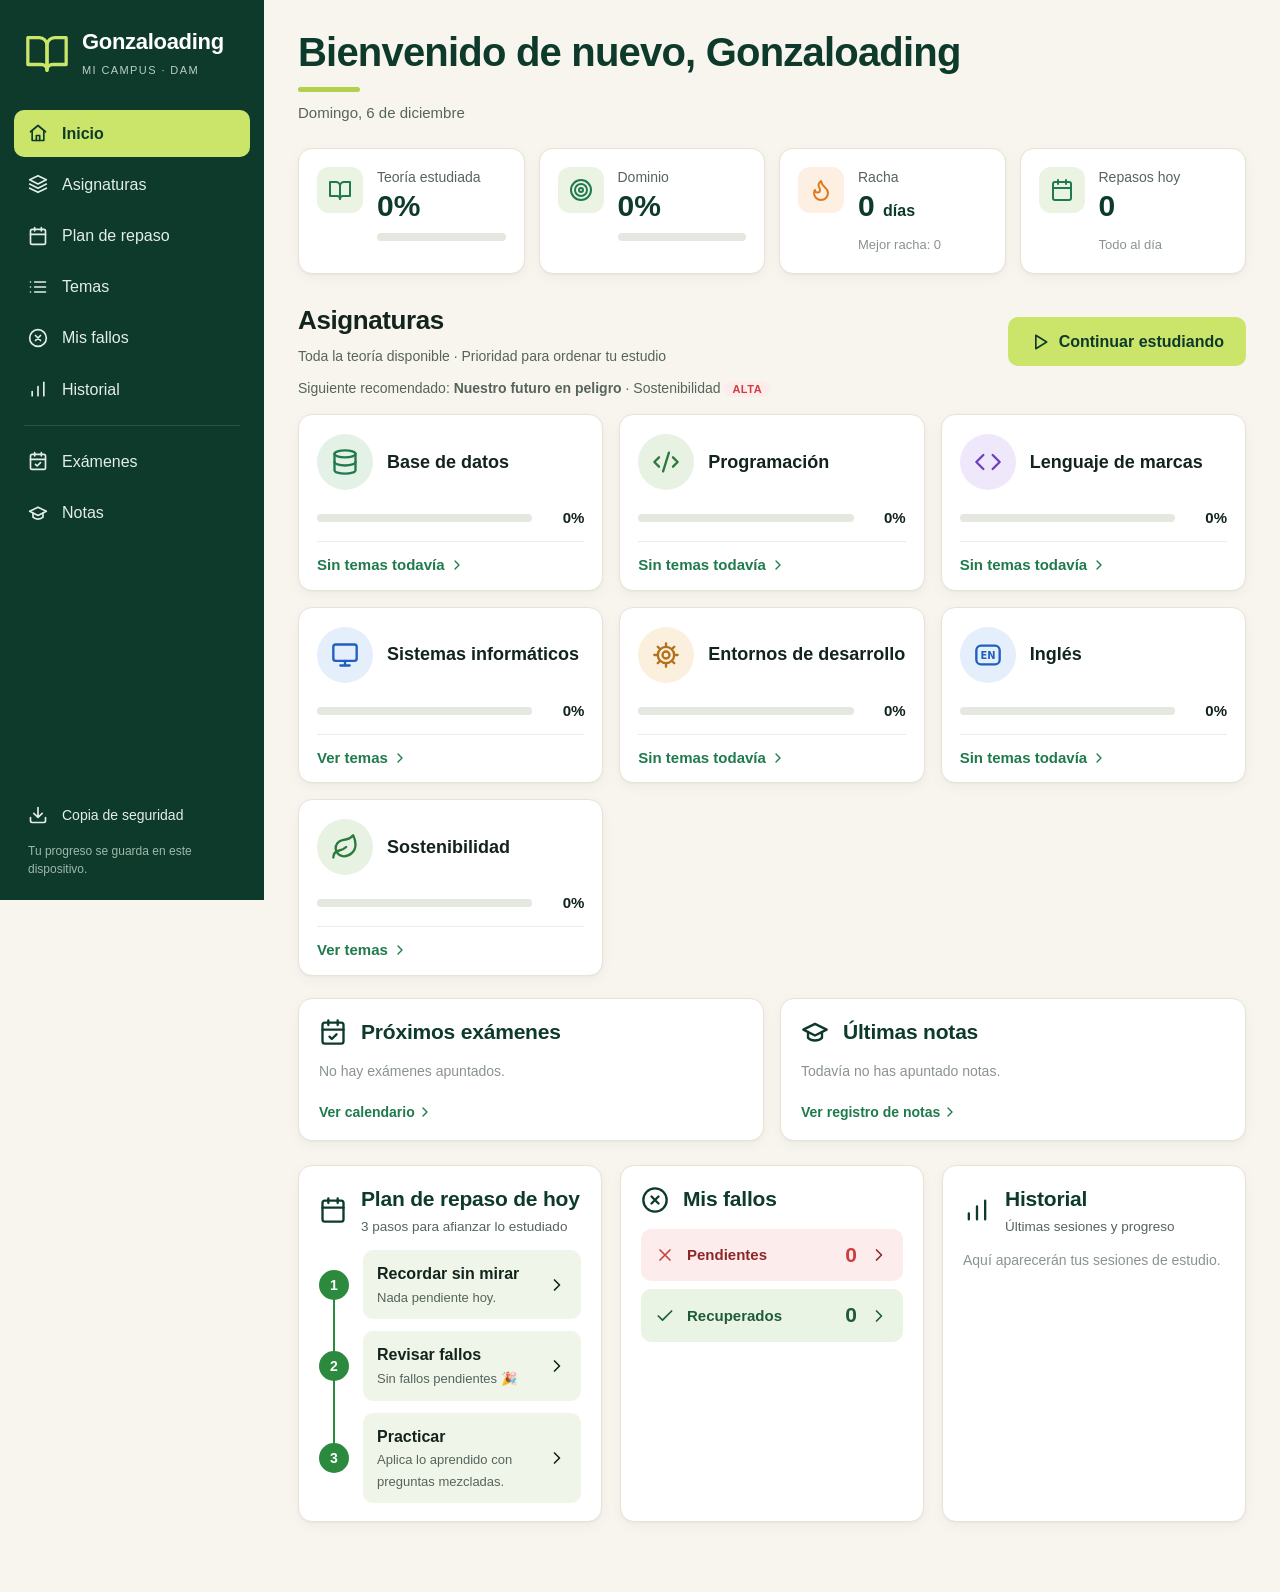
==== campus/index.html @ 5a2291aa "Primera versión de Mi campus Web de estudio (PWA) con Sistemas informáticos (9 temas) y Sostenibilid" ====
<!DOCTYPE html>
<html lang="es">
<head>
  <meta charset="utf-8">
  <meta name="viewport" content="width=device-width, initial-scale=1, viewport-fit=cover">
  <title>Gonzaloading · Mi campus</title>
  <meta name="description" content="Web de estudio y progreso de Gonzaloading">
  <meta name="theme-color" content="#0d3a2b">
  <link rel="manifest" href="manifest.webmanifest">
  <link rel="icon" href="icons/icon.svg" type="image/svg+xml">
  <link rel="apple-touch-icon" href="icons/icon-192.png">
  <meta name="apple-mobile-web-app-capable" content="yes">
  <meta name="apple-mobile-web-app-title" content="Mi campus">
  <link rel="stylesheet" href="css/styles.css">
</head>
<body>
  <header class="topbar"><button id="abrir" aria-label="Abrir menú"></button><b>Gonzaloading</b></header>
  <div class="layout">
    <aside class="sidebar" id="sidebar"></aside>
    <div class="velo" id="velo"></div>
    <main class="main" id="app"><p class="cargando">Cargando tu campus…</p></main>
  </div>
  <script type="module" src="js/app.js"></script>
</body>
</html>
---- campus/css/styles.css ----
/* ===== Gonzaloading · Mi campus ===== */
:root {
  --osc: #0d3a2b; --verde: #1f7a4c; --lima: #cbe56b; --lima2: #b3cf4c; --lima-t: #eef5d6;
  --crema: #f7f5ee; --card: #fff; --borde: #e7e3d6; --borde2: #f0ece2;
  --txt: #13241c; --suave: #56645b; --tenue: #8a948d;
  --rojo: #cf3e3e; --rojo-t: #fdecec; --ok: #2b7a49; --ok-t: #eaf4e4;
  --ambar: #c9861a; --ambar-t: #fdf3e1; --azul: #2563eb; --azul-t: #e8effc;
  --r: 14px; --sombra: 0 1px 2px rgba(20, 40, 30, .04), 0 4px 14px rgba(20, 40, 30, .04);
}
* { box-sizing: border-box }
html, body { margin: 0 }
body { font: 15px/1.45 -apple-system, BlinkMacSystemFont, "Segoe UI", Roboto, "Helvetica Neue", Arial, sans-serif; background: var(--crema); color: var(--txt); -webkit-font-smoothing: antialiased }
a { color: inherit; text-decoration: none }
button, input, select, textarea { font: inherit; color: inherit }
code { font-family: ui-monospace, SFMono-Regular, Menlo, Consolas, monospace }
.ic { width: 20px; height: 20px; flex: none }
.tenue { color: var(--tenue) }
.peq { font-size: 13px }
.mt { margin-top: 22px }
.pad { padding: 18px 20px }
.cargando { color: var(--tenue); padding: 40px }

/* ---------- estructura ---------- */
.layout { display: flex; min-height: 100vh }
.sidebar { width: 264px; flex: none; background: var(--osc); color: #e4eee8; position: sticky; top: 0; height: 100vh; display: flex; flex-direction: column; padding: 26px 14px 18px; overflow-y: auto }
.marca { display: flex; align-items: center; gap: 12px; padding: 0 10px 30px }
.marca .ic { width: 46px; height: 46px; color: var(--lima); stroke-width: 1.7 }
.marca b { display: block; font-size: 22px; color: #fff; letter-spacing: -.3px }
.marca small { font-size: 11px; letter-spacing: 1.4px; color: #b9cfc3 }
.nav a, .pie a { display: flex; align-items: center; gap: 14px; padding: 12px 14px; border-radius: 10px; margin-bottom: 4px; font-size: 16px; transition: background .15s }
.nav a:hover, .pie a:hover { background: #ffffff12 }
.nav a.on, .pie a.on { background: var(--lima); color: var(--osc); font-weight: 650 }
.nav .sep { height: 1px; background: #ffffff1c; margin: 12px 10px }
.pie { margin-top: auto; padding-top: 16px }
.pie a { font-size: 14px; padding: 10px 14px }
.pie small { display: block; color: #9fb8aa; font-size: 12px; padding: 4px 14px }
.main { flex: 1; min-width: 0; padding: 30px 34px 70px; max-width: 1500px }
.topbar, .velo { display: none }

/* ---------- elementos comunes ---------- */
.cab { margin-bottom: 24px }
.cab h1 { font-size: clamp(28px, 3.3vw, 40px); font-weight: 800; color: var(--osc); margin: 0; letter-spacing: -.8px; line-height: 1.12 }
.cab h1::after { content: ""; display: block; width: 62px; height: 5px; border-radius: 4px; background: var(--lima2); margin-top: 12px }
.cab p { color: var(--suave); margin: 10px 0 0; max-width: 900px }
.card { background: var(--card); border: 1px solid var(--borde); border-radius: var(--r); box-shadow: var(--sombra) }
.barra { height: 8px; background: #e5e8e1; border-radius: 6px; overflow: hidden }
.barra i { display: block; height: 100%; background: linear-gradient(90deg, #17624a, #25905c); border-radius: 6px; transition: width .4s }
.barra.fina { height: 5px; margin-bottom: 14px }
.btn { display: inline-flex; align-items: center; gap: 9px; border: 0; border-radius: 10px; padding: 11px 18px; font-weight: 700; cursor: pointer; background: #eef1ea; color: var(--osc); white-space: nowrap; transition: background .15s, transform .1s }
.btn:active { transform: scale(.98) }
.btn.lima { background: var(--lima); color: var(--osc) }
.btn.lima:hover { background: var(--lima2) }
.btn.osc { background: var(--osc); color: #fff }
.btn.borde { background: #fff; border: 1px solid var(--borde) }
.btn.borde:hover { background: #f7f7f2 }
.btn.rojo { background: var(--rojo-t); color: var(--rojo) }
.btn.peq { padding: 7px 12px; font-size: 13px; font-weight: 650; gap: 6px }
.btn.peq .ic { width: 16px; height: 16px }
.icon-btn { background: none; border: 0; cursor: pointer; color: var(--tenue); padding: 6px; border-radius: 8px; display: inline-flex }
.icon-btn:hover { background: #f0f0ea; color: var(--txt) }
.icon-btn[data-del]:hover { color: var(--rojo) }
.link { color: var(--verde); font-weight: 650; font-size: 14px; display: inline-flex; gap: 2px; align-items: center }
.link .ic { width: 16px; height: 16px }
.prio { font-size: 11px; font-weight: 700; text-transform: uppercase; letter-spacing: .5px; border-radius: 10px; padding: 2px 8px; vertical-align: middle; white-space: nowrap }
.prio.alta { background: var(--rojo-t); color: var(--rojo) }
.prio.media { background: var(--ambar-t); color: #9a5d00 }
.prio.baja { background: #eef0ec; color: var(--tenue) }
.chip { display: inline-flex; align-items: center; gap: 6px; font-size: 12.5px; border: 1px solid var(--borde); border-radius: 14px; padding: 3px 10px; color: var(--suave); background: #fff }
.vacio { color: var(--tenue); font-size: 14px; margin: 10px 0 }
.acc { display: flex; gap: 8px; flex-wrap: wrap; align-items: center }
.crumb { font-size: 13px; color: var(--tenue); margin-bottom: 10px }
.crumb a:hover { color: var(--verde) }
.titulo-sec { font-size: 18px; margin: 0 0 14px; color: var(--osc) }
.tabs { display: flex; gap: 6px; margin-bottom: 16px; flex-wrap: wrap }
.tabs a { padding: 7px 14px; border-radius: 20px; background: #fff; border: 1px solid var(--borde); font-weight: 600; font-size: 14px }
.tabs a.on { background: var(--osc); color: #fff; border-color: var(--osc) }
.toast { position: fixed; bottom: 24px; left: 50%; transform: translateX(-50%); background: var(--osc); color: #fff; padding: 11px 20px; border-radius: 12px; z-index: 99; box-shadow: 0 10px 30px rgba(0, 0, 0, .2); animation: sube .25s ease-out; max-width: 90vw }
@keyframes sube { from { opacity: 0; transform: translate(-50%, 10px) } }

/* ---------- inicio ---------- */
.kpis { display: grid; grid-template-columns: repeat(4, minmax(0, 1fr)); gap: 14px; margin-bottom: 28px }
.kpi { display: flex; gap: 14px; align-items: flex-start; padding: 18px }
.kpi > div { flex: 1; min-width: 0 }
.k-ic { width: 46px; height: 46px; border-radius: 12px; background: #ebf3e2; color: var(--verde); display: grid; place-items: center; flex: none }
.k-ic .ic { width: 24px; height: 24px }
.k-ic.fuego { background: #fdf0e3; color: #e07a1f }
.kpi .lbl { font-size: 14px; color: var(--suave) }
.kpi .val { font-size: 30px; font-weight: 800; color: var(--osc); line-height: 1.15; margin: 2px 0 10px }
.kpi .val small { font-size: 16px; font-weight: 700 }
.kpi .tenue { font-size: 13px }
.home { display: grid; grid-template-columns: minmax(0, 1fr) 380px; gap: 24px; align-items: start }
.home-der { display: flex; flex-direction: column; gap: 18px }
.sec-h { display: flex; justify-content: space-between; align-items: flex-end; gap: 16px; margin-bottom: 16px; flex-wrap: wrap }
.sec-h h2 { font-size: 26px; margin: 0; letter-spacing: -.4px }
.sec-h p { margin: 6px 0 0; color: var(--suave); font-size: 14px }
.sec-h .btn.lima { font-size: 16px; padding: 13px 22px }
.sec-h .tabs { margin: 0 }
.sugerido { margin: -4px 0 16px; font-size: 14px; color: var(--suave) }
.asigs { display: grid; grid-template-columns: repeat(auto-fill, minmax(230px, 1fr)); gap: 16px }
.asig { padding: 18px 18px 14px; display: flex; flex-direction: column; transition: transform .15s, box-shadow .15s }
.asig:hover { transform: translateY(-2px); box-shadow: 0 10px 26px rgba(20, 40, 30, .08) }
.asig-top { display: flex; align-items: center; gap: 14px; min-height: 58px }
.asig-top b { font-size: 18px; line-height: 1.2 }
.asig-ic { width: 56px; height: 56px; border-radius: 50%; background: var(--t); color: var(--c); display: grid; place-items: center; flex: none }
.asig-ic .ic { width: 28px; height: 28px }
.asig-ic.peq { width: 34px; height: 34px }
.asig-ic.peq .ic { width: 18px; height: 18px }
.asig-pr { display: flex; align-items: center; gap: 12px; margin: 16px 0 12px }
.asig-pr .barra { flex: 1 }
.asig-pr span { font-weight: 650; min-width: 40px; text-align: right }
.asig .meta { font-size: 12.5px; color: var(--tenue); margin: -4px 0 12px }
.ver { margin-top: auto; border-top: 1px solid var(--borde2); padding-top: 12px; color: var(--verde); font-weight: 650; display: flex; align-items: center; gap: 4px }
.ver .ic { width: 16px; height: 16px }
.duo { display: grid; grid-template-columns: 1fr 1fr; gap: 16px; margin-top: 22px }
.panel-h { display: flex; gap: 14px; align-items: center; margin-bottom: 14px }
.panel-h > .ic { width: 28px; height: 28px; color: var(--osc) }
.panel-h h3 { margin: 0; font-size: 21px; color: var(--osc); letter-spacing: -.2px }
.panel-h p { margin: 2px 0 0; font-size: 13.5px; color: var(--suave) }
.mini-lista .it { display: flex; gap: 12px; align-items: center; padding: 11px 0; border-top: 1px solid var(--borde2) }
.mini-lista .it:first-of-type { border-top: 0 }
.tt { flex: 1; min-width: 0 }
.tt b { display: block; font-size: 15px }
.tt small { display: block; color: var(--suave); font-size: 13px }
.mini-lista > .link { margin-top: 10px }
.cuenta { font-weight: 700; font-size: 13px; padding: 3px 10px; border-radius: 12px; background: var(--ambar-t); color: #9a5d00; white-space: nowrap }
.cuenta.urg { background: var(--rojo-t); color: var(--rojo) }
.nota-v { font-weight: 800; font-size: 18px }
.ok { color: var(--ok) } .ko { color: var(--rojo) }
.pasos { display: flex; flex-direction: column; gap: 12px }
.paso { display: flex; gap: 14px; align-items: center; position: relative }
.paso:not(:last-child)::before { content: ""; position: absolute; left: 14px; top: 50%; height: calc(100% + 12px); width: 2px; background: #2c8a3f }
.paso .n { width: 30px; height: 30px; border-radius: 50%; background: #2c8a3f; color: #fff; font-weight: 700; display: grid; place-items: center; flex: none; font-size: 14px; position: relative }
.paso a { flex: 1; background: #f0f5ea; border-radius: 10px; padding: 12px 14px; display: flex; align-items: center; gap: 10px; transition: background .15s }
.paso a:hover { background: #e5eedb }
.paso a div { flex: 1 }
.paso b { display: block; font-size: 16px }
.paso small { color: var(--suave); font-size: 13px }
.paso .cnt { background: #fff; border-radius: 20px; padding: 2px 9px; font-weight: 700; font-size: 13px; color: var(--verde) }
.fila { display: flex; align-items: center; gap: 12px; padding: 11px 14px; border-radius: 10px; font-weight: 650; margin-top: 8px }
.fila span { flex: 1 }
.fila em { font-style: normal; font-size: 21px; font-weight: 800 }
.fila.mal { background: var(--rojo-t); color: #8f2626 }
.fila.mal em, .fila.mal > .ic:first-child { color: var(--rojo) }
.fila.bien { background: var(--ok-t); color: #1e5c38 }
.hist-item { display: flex; align-items: center; gap: 14px; padding: 13px 4px; border-top: 1px solid var(--borde2) }
.hist-item > .ic { color: var(--osc) }
.hist-item > div { flex: 1; min-width: 0 }
.hist-item b { display: block; font-size: 15px }
.hist-item small { display: block; color: var(--suave); font-size: 13.5px; white-space: nowrap; overflow: hidden; text-overflow: ellipsis }
.delta { background: var(--ok-t); color: #1e6b3c; font-weight: 700; border-radius: 16px; padding: 4px 10px; font-size: 13.5px; white-space: nowrap }
.delta.cero { background: #f0f0ec; color: var(--tenue) }

/* ---------- asignatura ---------- */
.asig-cab { display: flex; gap: 22px; align-items: center; padding: 22px 24px; margin-bottom: 8px; flex-wrap: wrap }
.asig-cab > .asig-ic { width: 76px; height: 76px }
.asig-cab > .asig-ic .ic { width: 38px; height: 38px }
.asig-cab-t { flex: 1; min-width: 240px }
.asig-cab h1 { margin: 0; font-size: 30px; color: var(--osc); letter-spacing: -.5px }
.asig-cab .asig-pr { margin: 12px 0 0; max-width: 520px }
.stats { display: flex; gap: 6px 22px; flex-wrap: wrap; margin-top: 6px; color: var(--suave); font-size: 14px }
.stats b { color: var(--txt) }
.grupo h2 { font-size: 18px; margin: 26px 0 10px; color: var(--osc) }
.temas-l { overflow: hidden }
.tema-r { display: flex; align-items: center; gap: 14px; padding: 14px 18px; border-top: 1px solid var(--borde2) }
.tema-r:first-child { border-top: 0 }
.tema-r:hover { background: #fafaf5 }
.tema-r > .ic { color: var(--tenue); width: 18px }
.tema-r .num { width: 34px; height: 34px; border-radius: 10px; background: #eff3ea; display: grid; place-items: center; font-weight: 700; color: var(--osc); font-size: 13px; flex: none }
.tema-r .num.ok { background: var(--osc); color: var(--lima) }
.tema-r .num .ic { width: 16px; height: 16px }
.tema-r .tt small { color: var(--tenue) }
.vacio-grande { text-align: center; padding: 40px 20px; margin-top: 20px }
.vacio-grande > .ic { width: 40px; height: 40px; color: var(--lima2) }
.vacio-grande h3 { margin: 10px 0 6px; color: var(--osc) }
.vacio-grande p { color: var(--suave); margin: 0 }
.filtros { display: flex; gap: 10px; align-items: center; margin-bottom: 14px; flex-wrap: wrap }
.filtros select { border: 1px solid var(--borde); border-radius: 9px; padding: 8px 10px; background: #fff }

/* ---------- tema ---------- */
.tema-layout { display: grid; grid-template-columns: 240px minmax(0, 1fr) 300px; gap: 26px; align-items: start }
.tema-nav { position: sticky; top: 20px; padding: 14px; max-height: calc(100vh - 40px); overflow-y: auto }
.tema-nav h4 { margin: 4px 6px 12px; display: flex; align-items: center; gap: 10px; font-size: 15px; color: var(--osc) }
.tema-nav a { display: flex; gap: 8px; justify-content: space-between; align-items: center; padding: 8px 10px; border-radius: 8px; font-size: 14px; cursor: pointer }
.tema-nav a:hover { background: #f6f6f0 }
.tema-nav a.on { background: var(--lima-t); color: var(--osc); font-weight: 650 }
.tema-nav a > .ic { width: 15px; height: 15px; color: var(--ok) }
.toc { border-top: 1px solid var(--borde2); margin-top: 10px; padding-top: 10px }
.toc small { display: block; font-size: 11px; text-transform: uppercase; letter-spacing: .8px; color: var(--tenue); padding: 0 10px 4px }
.toc a { font-size: 13px; color: var(--suave); padding: 5px 10px }
.toc a.n3 { padding-left: 22px }
.tema-tit { font-size: clamp(24px, 2.6vw, 32px); color: var(--osc); margin: 0; letter-spacing: -.5px; line-height: 1.2 }
.chips { display: flex; gap: 8px; flex-wrap: wrap; align-items: center; margin: 12px 0 20px }
.aviso { background: var(--rojo-t); border-left: 4px solid var(--rojo); border-radius: 0 10px 10px 0; padding: 12px 16px; margin-bottom: 16px; font-size: 15px }
.aviso ul { margin: 6px 0 0; padding-left: 20px }
.prose { background: #fff; border: 1px solid var(--borde); border-radius: var(--r); padding: 28px 34px; line-height: 1.75; font-size: 16px }
.prose h2 { font-size: 22px; color: var(--osc); margin: 32px 0 12px; padding-bottom: 8px; border-bottom: 1px solid var(--borde2); scroll-margin-top: 20px }
.prose h2:first-child { margin-top: 0 }
.prose h3 { font-size: 18px; margin: 24px 0 8px; scroll-margin-top: 20px }
.prose h4, .prose h5 { font-size: 16px; margin: 18px 0 6px }
.prose p { margin: 0 0 14px }
.prose ul, .prose ol { margin: 0 0 14px; padding-left: 24px }
.prose li { margin: 3px 0 }
.prose code { background: #eff3ea; border-radius: 5px; padding: 1px 6px; font-size: .88em; color: #1b5a3d }
.prose mark { background: #e8f4b4; padding: 0 3px; border-radius: 3px }
.prose img { max-width: 100%; border-radius: 10px }
.prose hr { border: 0; border-top: 1px solid var(--borde); margin: 24px 0 }
.prose a { color: var(--verde); text-decoration: underline }
.code { margin: 0 0 16px; border-radius: 12px; overflow: hidden; background: #10241b }
.code-h { display: flex; justify-content: space-between; align-items: center; padding: 7px 14px; background: #0a1a13; color: #9fbcae; font-size: 12px; text-transform: uppercase; letter-spacing: .8px }
.code-h button { background: #ffffff14; border: 0; color: #dfeee6; border-radius: 6px; padding: 3px 10px; cursor: pointer; font-size: 12px }
.code pre { margin: 0; padding: 14px 16px; overflow-x: auto }
.prose .code code { background: none; color: #d5efc0; padding: 0; font-size: 13.5px; line-height: 1.6 }
.callout { border-radius: 0 10px 10px 0; padding: 12px 16px; margin: 0 0 16px; border-left: 4px solid; font-size: 15.5px }
.callout p:last-child { margin-bottom: 0 }
.callout-t { display: block; margin-bottom: 2px }
.callout.clave { background: #edf6e6; border-color: #2e8b57 }
.callout.error { background: var(--rojo-t); border-color: var(--rojo) }
.callout.nota { background: var(--azul-t); border-color: var(--azul) }
.callout.ejemplo { background: #f3ecfc; border-color: #7c3aed }
.callout.resumen { background: #f6f9e4; border-color: var(--lima2) }
.callout.truco { background: var(--ambar-t); border-color: var(--ambar) }
.callout.cita { background: #f6f5f0; border-color: #cfcabb; color: var(--suave) }
.callout.extra { background: #e9f6f5; border-color: #0f8b8d }
.fig { margin: 4px 0 22px; text-align: center }
.fig img { display: block; margin: 0 auto; max-width: 100%; height: auto; background: #fff; border: 1px solid var(--borde); border-radius: 12px }
.fig figcaption { margin-top: 8px; font-size: 13.5px; line-height: 1.5; color: var(--suave) }
.fig img { cursor: zoom-in }
.tema-layout > *, .prose, .fig, .fig-img { min-width: 0; max-width: 100% }
.fig-pista { display: none }
.zoom { position: fixed; inset: 0; z-index: 200; background: rgba(13, 58, 43, .9); display: flex; align-items: center; justify-content: center; padding: 24px; overflow: auto; cursor: zoom-out }
.zoom img { width: min(1200px, 100%); max-height: 100%; object-fit: contain; background: #fff; border-radius: 12px }
.tabla { overflow-x: auto; margin: 0 0 16px }
.prose table, table.lista { border-collapse: collapse; width: 100%; font-size: 14.5px }
.prose th, .prose td { border: 1px solid var(--borde); padding: 8px 12px; text-align: left; vertical-align: top }
.prose th { background: #f3f5ef }
.vocab { display: grid; grid-template-columns: repeat(auto-fill, minmax(190px, 1fr)); gap: 8px; margin: 0 0 16px }
.vocab div { border: 1px solid var(--borde); border-radius: 10px; padding: 8px 12px; line-height: 1.4 }
.vocab b { display: block; color: var(--osc) }
.vocab span { font-size: 14px; color: var(--suave) }
.tema-pie { display: flex; justify-content: space-between; align-items: center; gap: 12px; margin-top: 18px; flex-wrap: wrap }
.recall { position: sticky; top: 20px; padding: 16px }
.recall h4 { margin: 0; display: flex; align-items: center; gap: 8px; font-size: 16px; color: var(--osc) }
.recall > .tenue { margin: 4px 0 10px }

/* ---------- tarjetas de repaso ---------- */
.ses-top { display: flex; justify-content: space-between; gap: 10px; color: var(--suave); font-size: 13px; margin-bottom: 8px }
.fc { border: 1px solid var(--borde); border-radius: 12px; padding: 16px; background: #fbfbf7 }
.fc .q { font-weight: 700; font-size: 16px; line-height: 1.45 }
.fc .a { margin-top: 12px; padding-top: 12px; border-top: 1px dashed var(--borde); line-height: 1.55 }
.fc code { background: #eff3ea; border-radius: 5px; padding: 1px 5px; font-size: .9em }
.fc .acciones { margin-top: 14px }
.califica { display: grid; grid-template-columns: repeat(3, 1fr); gap: 8px; margin-top: 14px }
.califica button { border: 0; border-radius: 9px; padding: 10px 4px; font-weight: 700; cursor: pointer; font-size: 14px; transition: filter .15s }
.califica button:hover { filter: brightness(.95) }
.c-falle { background: var(--rojo-t); color: var(--rojo) }
.c-dude { background: var(--ambar-t); color: #9a5d00 }
.c-bien { background: var(--ok-t); color: var(--ok) }
.kbd { font-size: 11px; opacity: .55; margin-left: 6px; font-weight: 600 }
.resumen-r { display: flex; gap: 8px; flex-wrap: wrap; margin: 14px 0 }
.resumen-r span { padding: 6px 12px; border-radius: 20px; font-weight: 650; font-size: 14px }
.sesion { max-width: 720px; margin: 0 auto }
.sesion .tema-tit { margin-bottom: 18px }
.fc-grande { padding: 34px; min-height: 300px; display: flex; flex-direction: column; background: #fff }
.fc-grande .fc-meta { font-size: 13px; color: var(--tenue); margin-bottom: 14px; font-weight: 600 }
.fc-grande .q { font-size: 23px; color: var(--osc) }
.fc-grande .a { font-size: 18px; margin-top: 22px; padding-top: 22px }
.fc-grande .acciones, .fc-grande .califica, .fc-grande .acc { margin-top: auto; padding-top: 24px }
.fc-grande .califica button { padding: 14px 4px; font-size: 16px }
.modos { display: grid; grid-template-columns: repeat(3, 1fr); gap: 16px }
.modo { padding: 22px; display: flex; flex-direction: column; gap: 6px; transition: transform .15s }
.modo:hover { transform: translateY(-2px) }
.modo .n { width: 32px; height: 32px; border-radius: 50%; background: #2c8a3f; color: #fff; font-weight: 700; display: grid; place-items: center; margin-bottom: 6px }
.modo b { font-size: 18px; color: var(--osc) }
.modo p { margin: 0; color: var(--suave); font-size: 14px; flex: 1 }
.modo-pie { display: flex; justify-content: space-between; align-items: center; margin-top: 12px }
.cnt-big { font-size: 28px; font-weight: 800; color: var(--osc) }
.semana { display: grid; grid-template-columns: repeat(7, 1fr); gap: 8px }
.semana div { text-align: center; padding: 10px 4px; border-radius: 10px; background: #f3f5ef }
.semana div.hoy { background: var(--lima-t); outline: 2px solid var(--lima2) }
.semana b { display: block; font-size: 22px; color: var(--osc) }
.semana small { font-size: 12px; color: var(--suave) }

/* ---------- fallos / historial ---------- */
.fallo { padding: 14px 18px; display: flex; gap: 14px; align-items: flex-start; border-top: 1px solid var(--borde2) }
.fallo:first-child { border-top: 0 }
.fallo .tt b { margin: 3px 0; font-size: 15.5px }
.fallo .tt small { color: var(--tenue) }
.fallo .resp { color: var(--ok); font-size: 14.5px }
.fallo code { background: #eff3ea; border-radius: 5px; padding: 0 5px }
details summary { cursor: pointer; display: flex; align-items: center; gap: 8px; flex-wrap: wrap; list-style: none }
details summary::-webkit-details-marker { display: none }
details summary b { display: inline-flex; align-items: center; gap: 6px }
.heat { display: grid; grid-auto-flow: column; grid-template-rows: repeat(7, 13px); grid-auto-columns: 13px; gap: 3px; overflow-x: auto; padding-bottom: 4px }
.heat i, .heat-ley i { width: 13px; height: 13px; border-radius: 3px; background: #ebede6; display: block }
.heat i.fut { background: transparent }
.heat .l1, .heat-ley .l1 { background: #d5ea9a } .heat .l2, .heat-ley .l2 { background: #9fd06a }
.heat .l3, .heat-ley .l3 { background: #4fa354 } .heat .l4, .heat-ley .l4 { background: #1f6b45 }
.heat-ley { display: flex; gap: 4px; align-items: center; font-size: 12px; color: var(--tenue); margin-top: 10px }
.dia h3 { font-size: 16px; color: var(--osc); margin: 26px 0 10px; display: flex; gap: 10px; align-items: center }
.dia .card { padding: 0 16px }
.dia .hist-item:first-child { border-top: 0 }
.h-txt { display: block }

/* ---------- exámenes / notas / formularios ---------- */
.dos-col { display: grid; grid-template-columns: minmax(0, 1fr) 380px; gap: 20px; align-items: start }
.col { display: flex; flex-direction: column; gap: 20px }
.g2 { display: grid; grid-template-columns: repeat(auto-fit, minmax(300px, 1fr)); gap: 18px }
.cal-h { display: flex; align-items: center; justify-content: space-between; margin-bottom: 12px }
.cal-h h3 { margin: 0; font-size: 20px; color: var(--osc) }
.cal { display: grid; grid-template-columns: repeat(7, minmax(0, 1fr)); gap: 6px }
.cal .dn { font-size: 12px; font-weight: 700; color: var(--tenue); text-align: center; padding: 4px }
.cal .d { min-height: 90px; border-radius: 10px; background: #fafaf6; border: 1px solid var(--borde2); padding: 6px; font-size: 13px; min-width: 0 }
.cal .d.fuera { opacity: .4 }
.cal .d.hoy { border: 2px solid var(--lima2); background: #fbfdf1 }
.cal .d .num { font-weight: 700; color: var(--suave) }
.ev { display: block; margin-top: 4px; font-size: 11.5px; font-weight: 650; padding: 2px 6px; border-radius: 6px; background: var(--t, #eee); color: var(--c, #333); white-space: nowrap; overflow: hidden; text-overflow: ellipsis }
.form { display: grid; grid-template-columns: repeat(auto-fit, minmax(160px, 1fr)); gap: 12px; align-items: end }
.form label { display: flex; flex-direction: column; gap: 5px; font-size: 13px; color: var(--suave); font-weight: 650 }
.form input, .form select, .form textarea { border: 1px solid var(--borde); border-radius: 9px; padding: 9px 11px; background: #fff; font-size: 15px; color: var(--txt); font-weight: 400; min-width: 0 }
.form input:focus, .form select:focus, .filtros select:focus { outline: 2px solid var(--lima2); outline-offset: 0; border-color: transparent }
.form .ancho { grid-column: 1 / -1 }
.notas-res { display: grid; grid-template-columns: repeat(auto-fill, minmax(210px, 1fr)); gap: 14px; margin-bottom: 22px }
.nota-card { padding: 16px; display: flex; flex-direction: column; gap: 8px }
.nota-card .asig-top { min-height: 0 }
.nota-card .asig-top b { font-size: 15px }
.nota-card .media { font-size: 34px; font-weight: 800; line-height: 1 }
table.lista th { text-align: left; color: var(--tenue); font-size: 12px; text-transform: uppercase; letter-spacing: .6px; padding: 12px; border-bottom: 1px solid var(--borde) }
table.lista td { padding: 10px 12px; border-bottom: 1px solid var(--borde2) }
table.lista tr:last-child td { border-bottom: 0 }
label.btn input { display: none }

/* ---------- responsive ---------- */
@media (max-width: 1280px) {
  .home { grid-template-columns: 1fr }
  .home-der { display: grid; grid-template-columns: repeat(auto-fit, minmax(300px, 1fr)) }
  .tema-layout { grid-template-columns: 220px minmax(0, 1fr) }
  .recall-col { grid-column: 2 }
  .recall { position: static }
}
@media (max-width: 1100px) {
  .kpis { grid-template-columns: repeat(2, minmax(0, 1fr)) }
  .dos-col { grid-template-columns: 1fr }
}
@media (max-width: 900px) {
  .topbar { display: flex; align-items: center; gap: 12px; position: sticky; top: 0; z-index: 30; background: var(--osc); color: #fff; padding: 12px 16px; font-size: 17px }
  .topbar button { background: none; border: 0; color: #fff; padding: 4px; display: flex; cursor: pointer }
  .topbar .ic { width: 26px; height: 26px }
  .sidebar { position: fixed; left: 0; top: 0; z-index: 50; transform: translateX(-100%); transition: transform .25s }
  body.menu .sidebar { transform: none; box-shadow: 0 0 40px rgba(0, 0, 0, .3) }
  body.menu .velo { display: block; position: fixed; inset: 0; background: #0007; z-index: 40 }
  .main { padding: 20px 16px 60px }
  .tema-layout { grid-template-columns: 1fr; gap: 16px }
  .recall-col { grid-column: auto }
  .tema-nav { position: static; max-height: none; order: 3 }
  .recall-col { order: 2 }
  .prose { padding: 20px 18px }
  .modos { grid-template-columns: 1fr }
}
@media (max-width: 640px) {
  .fig-img { overflow-x: auto; border-radius: 12px }
  .fig-img img { max-width: none; width: 640px }
  .fig-pista { display: block; margin-top: 4px; font-size: 12px; color: var(--tenue) }
  .zoom { padding: 0; align-items: flex-start; justify-content: flex-start }
  .zoom img { width: 900px; max-width: none; max-height: none; border-radius: 0 }
  .duo { grid-template-columns: 1fr }
  .kpi { padding: 14px; gap: 10px }
  .k-ic { width: 38px; height: 38px }
  .kpi .val { font-size: 24px }
  .asigs { grid-template-columns: 1fr 1fr; gap: 10px }
  .asig { padding: 14px 12px 10px }
  .asig-top { flex-direction: column; align-items: flex-start; gap: 8px }
  .asig-top b { font-size: 15px }
  .asig-ic { width: 44px; height: 44px }
  .cal .d { min-height: 52px; padding: 4px }
  .ev { font-size: 0; height: 6px; padding: 0; margin-top: 3px }
  .semana { grid-template-columns: repeat(4, 1fr) }
  .fc-grande { padding: 22px; min-height: 260px }
  .fc-grande .q { font-size: 20px }
  .fallo { flex-wrap: wrap }
}
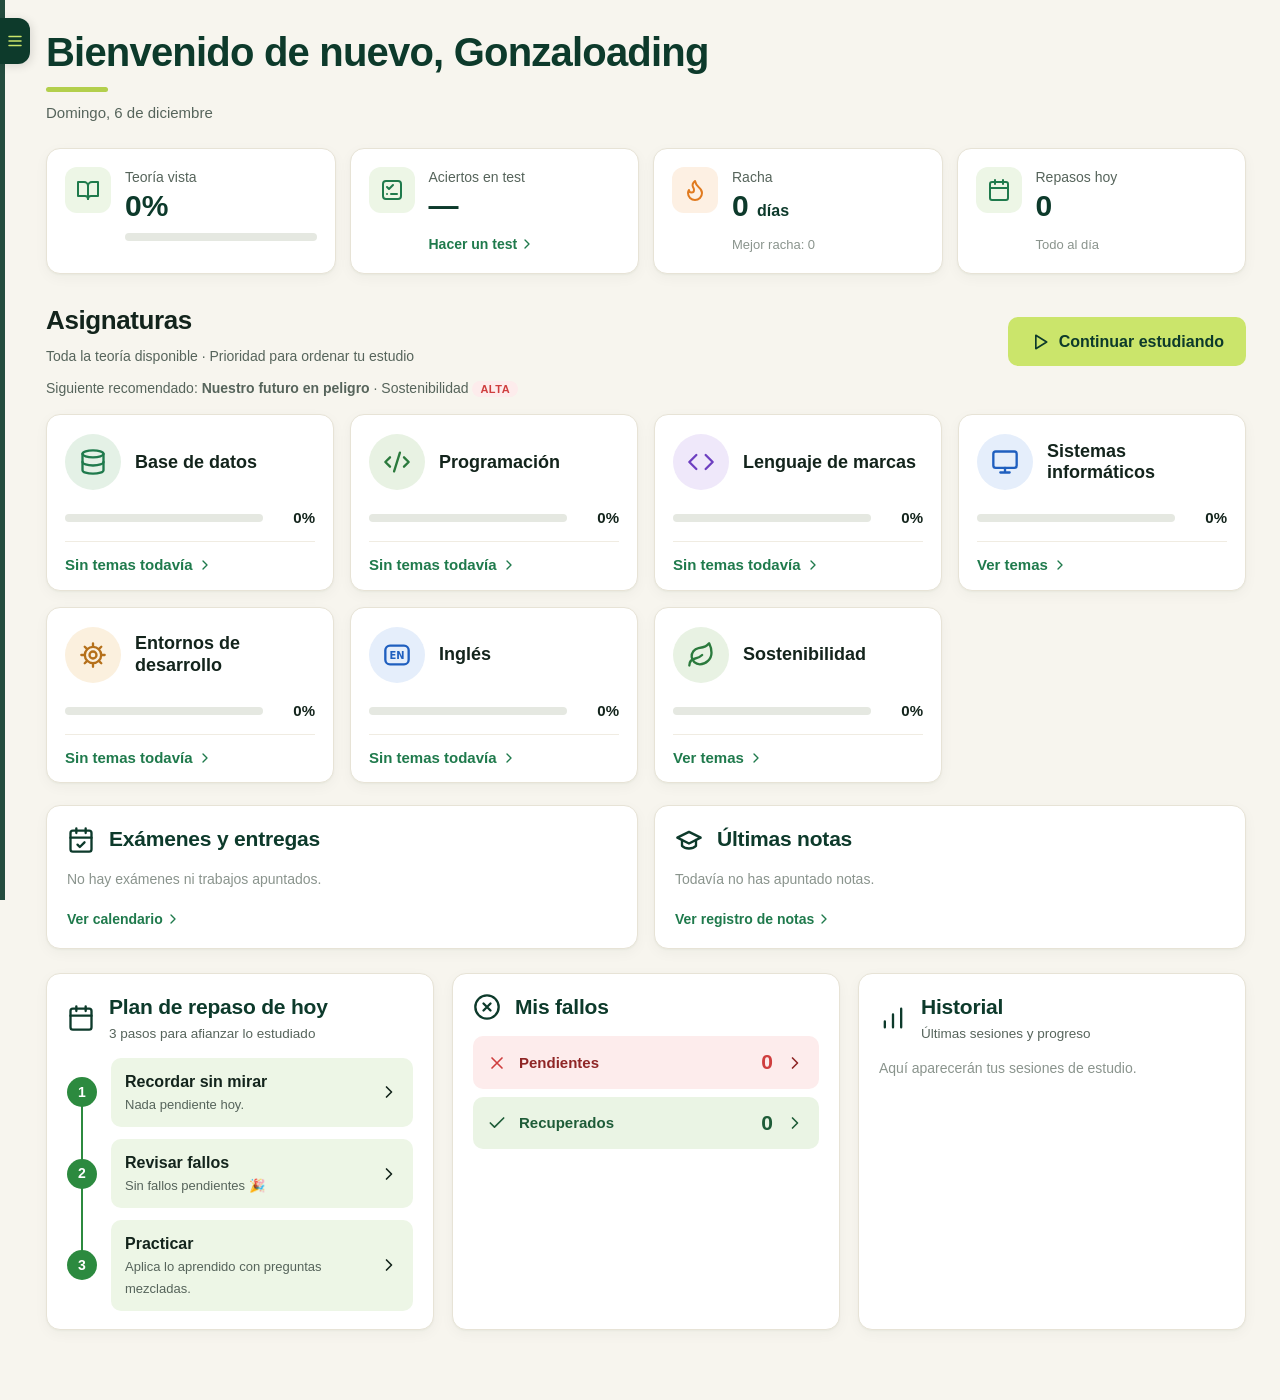
==== commit 5bddc5ca: "Menú lateral que se oculta solo y modo oscuro - En pantallas anchas el menú se esconde y aparece al " ====
--- a/campus/index.html
+++ b/campus/index.html
@@ -11,6 +11,7 @@
   <link rel="apple-touch-icon" href="icons/icon-192.png">
   <meta name="apple-mobile-web-app-capable" content="yes">
   <meta name="apple-mobile-web-app-title" content="Mi campus">
+  <script>/* tema y menú antes de pintar, para que no parpadee */try{var v=JSON.parse(localStorage.getItem('gonzaloading-vista')||'{}'),t=v.tema||'auto';if(t==='auto')t=matchMedia('(prefers-color-scheme: dark)').matches?'oscuro':'claro';document.documentElement.dataset.tema=t;if(!v.fijo)document.documentElement.classList.add('nav-auto')}catch(e){}</script>
   <link rel="stylesheet" href="css/styles.css">
 </head>
 <body>
--- a/campus/css/styles.css
+++ b/campus/css/styles.css
@@ -1,17 +1,29 @@
 /* ===== Gonzaloading · Mi campus ===== */
 :root {
-  --osc: #0d3a2b; --verde: #1f7a4c; --lima: #cbe56b; --lima2: #b3cf4c; --lima-t: #eef5d6;
-  --crema: #f7f5ee; --card: #fff; --borde: #e7e3d6; --borde2: #f0ece2;
+  --osc: #0d3a2b; --verde: #1f7a4c; --lima: #cbe56b; --lima2: #b3cf4c; --lima-t: #eef5d6; --lima-t2: #f6f9e4;
+  --crema: #f7f5ee; --card: #fff; --card2: #fbfbf7; --borde: #e7e3d6; --borde2: #f0ece2;
   --txt: #13241c; --suave: #56645b; --tenue: #8a948d;
   --rojo: #cf3e3e; --rojo-t: #fdecec; --ok: #2b7a49; --ok-t: #eaf4e4;
   --ambar: #c9861a; --ambar-t: #fdf3e1; --azul: #2563eb; --azul-t: #e8effc;
   --r: 14px; --sombra: 0 1px 2px rgba(20, 40, 30, .04), 0 4px 14px rgba(20, 40, 30, .04);
+  /* papeles de color (el modo oscuro cambia estos valores) */
+  --tit: #0d3a2b; --sobre-lima: #0d3a2b; --sobre-color: #fff; --nav: #0d3a2b; --sel: #0d3a2b; --g-on: #0d3a2b;
+  --sub: #eff2ea; --hover: #f7f7f2; --campo: #fff; --barra-bg: #e5e8e1; --barra1: #17624a; --barra2: #25905c;
+  --verde-t: #edf6e6; --verde-t2: #e5eedb; --naranja: #e07a1f; --naranja-t: #fdf0e3; --paso: #2c8a3f;
+  --ambar-txt: #9a5d00; --rojo-txt: #8f2626; --ok-txt: #1e5c38; --bien: #2e8b57;
+  --morado: #7c3aed; --morado-t: #f3ecfc; --morado-t2: #faf7ff; --morado-b: #d9cef3; --morado-txt: #6d3fc0;
+  --teal: #0f8b8d; --teal-t: #e9f6f5; --cita-b: #cfcabb;
+  --code-bg: #eff3ea; --code-txt: #1b5a3d; --mark: #e8f4b4;
+  --quiz-bg: #f7f9f1; --quiz-b: #e3ead0; --quiz-visto: #f3f8e9; --op-hover: #fbfdf3; --vb-b: #d6e6a6;
+  --seg-on: #fff; --cal-d: #fafaf6; --cal-sw: #e3ecdf; --g-rejilla: #ebe8de; --g-base: #cfcabb;
+  --heat0: #ebede6; --heat1: #d5ea9a; --heat2: #9fd06a; --heat3: #4fa354; --heat4: #1f6b45;
 }
 * { box-sizing: border-box }
 html, body { margin: 0 }
 body { font: 15px/1.45 -apple-system, BlinkMacSystemFont, "Segoe UI", Roboto, "Helvetica Neue", Arial, sans-serif; background: var(--crema); color: var(--txt); -webkit-font-smoothing: antialiased }
 a { color: inherit; text-decoration: none }
 button, input, select, textarea { font: inherit; color: inherit }
+[hidden] { display: none !important }
 code { font-family: ui-monospace, SFMono-Regular, Menlo, Consolas, monospace }
 .ic { width: 20px; height: 20px; flex: none }
 .tenue { color: var(--tenue) }
@@ -22,14 +34,14 @@
 
 /* ---------- estructura ---------- */
 .layout { display: flex; min-height: 100vh }
-.sidebar { width: 264px; flex: none; background: var(--osc); color: #e4eee8; position: sticky; top: 0; height: 100vh; display: flex; flex-direction: column; padding: 26px 14px 18px; overflow-y: auto }
+.sidebar { width: 264px; flex: none; background: var(--nav); color: #e4eee8; position: sticky; top: 0; height: 100vh; display: flex; flex-direction: column; padding: 26px 14px 18px; overflow-y: auto }
 .marca { display: flex; align-items: center; gap: 12px; padding: 0 10px 30px }
 .marca .ic { width: 46px; height: 46px; color: var(--lima); stroke-width: 1.7 }
 .marca b { display: block; font-size: 22px; color: #fff; letter-spacing: -.3px }
 .marca small { font-size: 11px; letter-spacing: 1.4px; color: #b9cfc3 }
 .nav a, .pie a { display: flex; align-items: center; gap: 14px; padding: 12px 14px; border-radius: 10px; margin-bottom: 4px; font-size: 16px; transition: background .15s }
 .nav a:hover, .pie a:hover { background: #ffffff12 }
-.nav a.on, .pie a.on { background: var(--lima); color: var(--osc); font-weight: 650 }
+.nav a.on, .pie a.on { background: var(--lima); color: var(--sobre-lima); font-weight: 650 }
 .nav .sep { height: 1px; background: #ffffff1c; margin: 12px 10px }
 .pie { margin-top: auto; padding-top: 16px }
 .pie a { font-size: 14px; padding: 10px 14px }
@@ -39,40 +51,40 @@
 
 /* ---------- elementos comunes ---------- */
 .cab { margin-bottom: 24px }
-.cab h1 { font-size: clamp(28px, 3.3vw, 40px); font-weight: 800; color: var(--osc); margin: 0; letter-spacing: -.8px; line-height: 1.12 }
+.cab h1 { font-size: clamp(28px, 3.3vw, 40px); font-weight: 800; color: var(--tit); margin: 0; letter-spacing: -.8px; line-height: 1.12 }
 .cab h1::after { content: ""; display: block; width: 62px; height: 5px; border-radius: 4px; background: var(--lima2); margin-top: 12px }
 .cab p { color: var(--suave); margin: 10px 0 0; max-width: 900px }
 .card { background: var(--card); border: 1px solid var(--borde); border-radius: var(--r); box-shadow: var(--sombra) }
-.barra { height: 8px; background: #e5e8e1; border-radius: 6px; overflow: hidden }
-.barra i { display: block; height: 100%; background: linear-gradient(90deg, #17624a, #25905c); border-radius: 6px; transition: width .4s }
+.barra { height: 8px; background: var(--barra-bg); border-radius: 6px; overflow: hidden }
+.barra i { display: block; height: 100%; background: linear-gradient(90deg, var(--barra1), var(--barra2)); border-radius: 6px; transition: width .4s }
 .barra.fina { height: 5px; margin-bottom: 14px }
-.btn { display: inline-flex; align-items: center; gap: 9px; border: 0; border-radius: 10px; padding: 11px 18px; font-weight: 700; cursor: pointer; background: #eef1ea; color: var(--osc); white-space: nowrap; transition: background .15s, transform .1s }
+.btn { display: inline-flex; align-items: center; gap: 9px; border: 0; border-radius: 10px; padding: 11px 18px; font-weight: 700; cursor: pointer; background: var(--sub); color: var(--tit); white-space: nowrap; transition: background .15s, transform .1s }
 .btn:active { transform: scale(.98) }
-.btn.lima { background: var(--lima); color: var(--osc) }
+.btn.lima { background: var(--lima); color: var(--sobre-lima) }
 .btn.lima:hover { background: var(--lima2) }
 .btn.osc { background: var(--osc); color: #fff }
-.btn.borde { background: #fff; border: 1px solid var(--borde) }
-.btn.borde:hover { background: #f7f7f2 }
+.btn.borde { background: var(--card); border: 1px solid var(--borde) }
+.btn.borde:hover { background: var(--hover) }
 .btn.rojo { background: var(--rojo-t); color: var(--rojo) }
 .btn.peq { padding: 7px 12px; font-size: 13px; font-weight: 650; gap: 6px }
 .btn.peq .ic { width: 16px; height: 16px }
 .icon-btn { background: none; border: 0; cursor: pointer; color: var(--tenue); padding: 6px; border-radius: 8px; display: inline-flex }
-.icon-btn:hover { background: #f0f0ea; color: var(--txt) }
+.icon-btn:hover { background: var(--sub); color: var(--txt) }
 .icon-btn[data-del]:hover { color: var(--rojo) }
 .link { color: var(--verde); font-weight: 650; font-size: 14px; display: inline-flex; gap: 2px; align-items: center }
 .link .ic { width: 16px; height: 16px }
 .prio { font-size: 11px; font-weight: 700; text-transform: uppercase; letter-spacing: .5px; border-radius: 10px; padding: 2px 8px; vertical-align: middle; white-space: nowrap }
 .prio.alta { background: var(--rojo-t); color: var(--rojo) }
-.prio.media { background: var(--ambar-t); color: #9a5d00 }
-.prio.baja { background: #eef0ec; color: var(--tenue) }
-.chip { display: inline-flex; align-items: center; gap: 6px; font-size: 12.5px; border: 1px solid var(--borde); border-radius: 14px; padding: 3px 10px; color: var(--suave); background: #fff }
+.prio.media { background: var(--ambar-t); color: var(--ambar-txt) }
+.prio.baja { background: var(--sub); color: var(--tenue) }
+.chip { display: inline-flex; align-items: center; gap: 6px; font-size: 12.5px; border: 1px solid var(--borde); border-radius: 14px; padding: 3px 10px; color: var(--suave); background: var(--card) }
 .vacio { color: var(--tenue); font-size: 14px; margin: 10px 0 }
 .acc { display: flex; gap: 8px; flex-wrap: wrap; align-items: center }
 .crumb { font-size: 13px; color: var(--tenue); margin-bottom: 10px }
 .crumb a:hover { color: var(--verde) }
-.titulo-sec { font-size: 18px; margin: 0 0 14px; color: var(--osc) }
+.titulo-sec { font-size: 18px; margin: 0 0 14px; color: var(--tit) }
 .tabs { display: flex; gap: 6px; margin-bottom: 16px; flex-wrap: wrap }
-.tabs a { padding: 7px 14px; border-radius: 20px; background: #fff; border: 1px solid var(--borde); font-weight: 600; font-size: 14px }
+.tabs a { padding: 7px 14px; border-radius: 20px; background: var(--card); border: 1px solid var(--borde); font-weight: 600; font-size: 14px }
 .tabs a.on { background: var(--osc); color: #fff; border-color: var(--osc) }
 .toast { position: fixed; bottom: 24px; left: 50%; transform: translateX(-50%); background: var(--osc); color: #fff; padding: 11px 20px; border-radius: 12px; z-index: 99; box-shadow: 0 10px 30px rgba(0, 0, 0, .2); animation: sube .25s ease-out; max-width: 90vw }
 @keyframes sube { from { opacity: 0; transform: translate(-50%, 10px) } }
@@ -81,11 +93,11 @@
 .kpis { display: grid; grid-template-columns: repeat(4, minmax(0, 1fr)); gap: 14px; margin-bottom: 28px }
 .kpi { display: flex; gap: 14px; align-items: flex-start; padding: 18px }
 .kpi > div { flex: 1; min-width: 0 }
-.k-ic { width: 46px; height: 46px; border-radius: 12px; background: #ebf3e2; color: var(--verde); display: grid; place-items: center; flex: none }
+.k-ic { width: 46px; height: 46px; border-radius: 12px; background: var(--verde-t); color: var(--verde); display: grid; place-items: center; flex: none }
 .k-ic .ic { width: 24px; height: 24px }
-.k-ic.fuego { background: #fdf0e3; color: #e07a1f }
+.k-ic.fuego { background: var(--naranja-t); color: var(--naranja) }
 .kpi .lbl { font-size: 14px; color: var(--suave) }
-.kpi .val { font-size: 30px; font-weight: 800; color: var(--osc); line-height: 1.15; margin: 2px 0 10px }
+.kpi .val { font-size: 30px; font-weight: 800; color: var(--tit); line-height: 1.15; margin: 2px 0 10px }
 .kpi .val small { font-size: 16px; font-weight: 700 }
 .kpi .tenue { font-size: 13px }
 .home { display: grid; grid-template-columns: minmax(0, 1fr) 380px; gap: 24px; align-items: start }
@@ -113,8 +125,8 @@
 .ver .ic { width: 16px; height: 16px }
 .duo { display: grid; grid-template-columns: 1fr 1fr; gap: 16px; margin-top: 22px }
 .panel-h { display: flex; gap: 14px; align-items: center; margin-bottom: 14px }
-.panel-h > .ic { width: 28px; height: 28px; color: var(--osc) }
-.panel-h h3 { margin: 0; font-size: 21px; color: var(--osc); letter-spacing: -.2px }
+.panel-h > .ic { width: 28px; height: 28px; color: var(--tit) }
+.panel-h h3 { margin: 0; font-size: 21px; color: var(--tit); letter-spacing: -.2px }
 .panel-h p { margin: 2px 0 0; font-size: 13.5px; color: var(--suave) }
 .mini-lista .it { display: flex; gap: 12px; align-items: center; padding: 11px 0; border-top: 1px solid var(--borde2) }
 .mini-lista .it:first-of-type { border-top: 0 }
@@ -122,86 +134,86 @@
 .tt b { display: block; font-size: 15px }
 .tt small { display: block; color: var(--suave); font-size: 13px }
 .mini-lista > .link { margin-top: 10px }
-.cuenta { font-weight: 700; font-size: 13px; padding: 3px 10px; border-radius: 12px; background: var(--ambar-t); color: #9a5d00; white-space: nowrap }
+.cuenta { font-weight: 700; font-size: 13px; padding: 3px 10px; border-radius: 12px; background: var(--ambar-t); color: var(--ambar-txt); white-space: nowrap }
 .cuenta.urg { background: var(--rojo-t); color: var(--rojo) }
 .nota-v { font-weight: 800; font-size: 18px }
 .ok { color: var(--ok) } .ko { color: var(--rojo) }
 .pasos { display: flex; flex-direction: column; gap: 12px }
 .paso { display: flex; gap: 14px; align-items: center; position: relative }
-.paso:not(:last-child)::before { content: ""; position: absolute; left: 14px; top: 50%; height: calc(100% + 12px); width: 2px; background: #2c8a3f }
-.paso .n { width: 30px; height: 30px; border-radius: 50%; background: #2c8a3f; color: #fff; font-weight: 700; display: grid; place-items: center; flex: none; font-size: 14px; position: relative }
-.paso a { flex: 1; background: #f0f5ea; border-radius: 10px; padding: 12px 14px; display: flex; align-items: center; gap: 10px; transition: background .15s }
-.paso a:hover { background: #e5eedb }
+.paso:not(:last-child)::before { content: ""; position: absolute; left: 14px; top: 50%; height: calc(100% + 12px); width: 2px; background: var(--paso) }
+.paso .n { width: 30px; height: 30px; border-radius: 50%; background: var(--paso); color: #fff; font-weight: 700; display: grid; place-items: center; flex: none; font-size: 14px; position: relative }
+.paso a { flex: 1; background: var(--verde-t); border-radius: 10px; padding: 12px 14px; display: flex; align-items: center; gap: 10px; transition: background .15s }
+.paso a:hover { background: var(--verde-t2) }
 .paso a div { flex: 1 }
 .paso b { display: block; font-size: 16px }
 .paso small { color: var(--suave); font-size: 13px }
-.paso .cnt { background: #fff; border-radius: 20px; padding: 2px 9px; font-weight: 700; font-size: 13px; color: var(--verde) }
+.paso .cnt { background: var(--card); border-radius: 20px; padding: 2px 9px; font-weight: 700; font-size: 13px; color: var(--verde) }
 .fila { display: flex; align-items: center; gap: 12px; padding: 11px 14px; border-radius: 10px; font-weight: 650; margin-top: 8px }
 .fila span { flex: 1 }
 .fila em { font-style: normal; font-size: 21px; font-weight: 800 }
-.fila.mal { background: var(--rojo-t); color: #8f2626 }
+.fila.mal { background: var(--rojo-t); color: var(--rojo-txt) }
 .fila.mal em, .fila.mal > .ic:first-child { color: var(--rojo) }
-.fila.bien { background: var(--ok-t); color: #1e5c38 }
+.fila.bien { background: var(--ok-t); color: var(--ok-txt) }
 .hist-item { display: flex; align-items: center; gap: 14px; padding: 13px 4px; border-top: 1px solid var(--borde2) }
-.hist-item > .ic { color: var(--osc) }
+.hist-item > .ic { color: var(--tit) }
 .hist-item > div { flex: 1; min-width: 0 }
 .hist-item b { display: block; font-size: 15px }
 .hist-item small { display: block; color: var(--suave); font-size: 13.5px; white-space: nowrap; overflow: hidden; text-overflow: ellipsis }
-.delta { background: var(--ok-t); color: #1e6b3c; font-weight: 700; border-radius: 16px; padding: 4px 10px; font-size: 13.5px; white-space: nowrap }
-.delta.cero { background: #f0f0ec; color: var(--tenue) }
+.delta { background: var(--ok-t); color: var(--ok-txt); font-weight: 700; border-radius: 16px; padding: 4px 10px; font-size: 13.5px; white-space: nowrap }
+.delta.cero { background: var(--sub); color: var(--tenue) }
 
 /* ---------- asignatura ---------- */
 .asig-cab { display: flex; gap: 22px; align-items: center; padding: 22px 24px; margin-bottom: 8px; flex-wrap: wrap }
 .asig-cab > .asig-ic { width: 76px; height: 76px }
 .asig-cab > .asig-ic .ic { width: 38px; height: 38px }
 .asig-cab-t { flex: 1; min-width: 240px }
-.asig-cab h1 { margin: 0; font-size: 30px; color: var(--osc); letter-spacing: -.5px }
+.asig-cab h1 { margin: 0; font-size: 30px; color: var(--tit); letter-spacing: -.5px }
 .asig-cab .asig-pr { margin: 12px 0 0; max-width: 520px }
 .stats { display: flex; gap: 6px 22px; flex-wrap: wrap; margin-top: 6px; color: var(--suave); font-size: 14px }
 .stats b { color: var(--txt) }
-.grupo h2 { font-size: 18px; margin: 26px 0 10px; color: var(--osc) }
+.grupo h2 { font-size: 18px; margin: 26px 0 10px; color: var(--tit) }
 .temas-l { overflow: hidden }
 .tema-r { display: flex; align-items: center; gap: 14px; padding: 14px 18px; border-top: 1px solid var(--borde2) }
 .tema-r:first-child { border-top: 0 }
-.tema-r:hover { background: #fafaf5 }
+.tema-r:hover { background: var(--hover) }
 .tema-r > .ic { color: var(--tenue); width: 18px }
-.tema-r .num { width: 34px; height: 34px; border-radius: 10px; background: #eff3ea; display: grid; place-items: center; font-weight: 700; color: var(--osc); font-size: 13px; flex: none }
+.tema-r .num { width: 34px; height: 34px; border-radius: 10px; background: var(--sub); display: grid; place-items: center; font-weight: 700; color: var(--tit); font-size: 13px; flex: none }
 .tema-r .num.ok { background: var(--osc); color: var(--lima) }
 .tema-r .num .ic { width: 16px; height: 16px }
 .tema-r .tt small { color: var(--tenue) }
 .vacio-grande { text-align: center; padding: 40px 20px; margin-top: 20px }
 .vacio-grande > .ic { width: 40px; height: 40px; color: var(--lima2) }
-.vacio-grande h3 { margin: 10px 0 6px; color: var(--osc) }
+.vacio-grande h3 { margin: 10px 0 6px; color: var(--tit) }
 .vacio-grande p { color: var(--suave); margin: 0 }
 .filtros { display: flex; gap: 10px; align-items: center; margin-bottom: 14px; flex-wrap: wrap }
-.filtros select { border: 1px solid var(--borde); border-radius: 9px; padding: 8px 10px; background: #fff }
+.filtros select { border: 1px solid var(--borde); border-radius: 9px; padding: 8px 10px; background: var(--campo) }
 
 /* ---------- tema ---------- */
 .tema-layout { display: grid; grid-template-columns: 240px minmax(0, 1fr) 300px; gap: 26px; align-items: start }
 .tema-nav { position: sticky; top: 20px; padding: 14px; max-height: calc(100vh - 40px); overflow-y: auto }
-.tema-nav h4 { margin: 4px 6px 12px; display: flex; align-items: center; gap: 10px; font-size: 15px; color: var(--osc) }
+.tema-nav h4 { margin: 4px 6px 12px; display: flex; align-items: center; gap: 10px; font-size: 15px; color: var(--tit) }
 .tema-nav a { display: flex; gap: 8px; justify-content: space-between; align-items: center; padding: 8px 10px; border-radius: 8px; font-size: 14px; cursor: pointer }
-.tema-nav a:hover { background: #f6f6f0 }
-.tema-nav a.on { background: var(--lima-t); color: var(--osc); font-weight: 650 }
+.tema-nav a:hover { background: var(--hover) }
+.tema-nav a.on { background: var(--lima-t); color: var(--tit); font-weight: 650 }
 .tema-nav a > .ic { width: 15px; height: 15px; color: var(--ok) }
 .toc { border-top: 1px solid var(--borde2); margin-top: 10px; padding-top: 10px }
 .toc small { display: block; font-size: 11px; text-transform: uppercase; letter-spacing: .8px; color: var(--tenue); padding: 0 10px 4px }
 .toc a { font-size: 13px; color: var(--suave); padding: 5px 10px }
 .toc a.n3 { padding-left: 22px }
-.tema-tit { font-size: clamp(24px, 2.6vw, 32px); color: var(--osc); margin: 0; letter-spacing: -.5px; line-height: 1.2 }
+.tema-tit { font-size: clamp(24px, 2.6vw, 32px); color: var(--tit); margin: 0; letter-spacing: -.5px; line-height: 1.2 }
 .chips { display: flex; gap: 8px; flex-wrap: wrap; align-items: center; margin: 12px 0 20px }
 .aviso { background: var(--rojo-t); border-left: 4px solid var(--rojo); border-radius: 0 10px 10px 0; padding: 12px 16px; margin-bottom: 16px; font-size: 15px }
 .aviso ul { margin: 6px 0 0; padding-left: 20px }
-.prose { background: #fff; border: 1px solid var(--borde); border-radius: var(--r); padding: 28px 34px; line-height: 1.75; font-size: 16px }
-.prose h2 { font-size: 22px; color: var(--osc); margin: 32px 0 12px; padding-bottom: 8px; border-bottom: 1px solid var(--borde2); scroll-margin-top: 20px }
+.prose { background: var(--card); border: 1px solid var(--borde); border-radius: var(--r); padding: 28px 34px; line-height: 1.75; font-size: 16px }
+.prose h2 { font-size: 22px; color: var(--tit); margin: 32px 0 12px; padding-bottom: 8px; border-bottom: 1px solid var(--borde2); scroll-margin-top: 20px }
 .prose h2:first-child { margin-top: 0 }
 .prose h3 { font-size: 18px; margin: 24px 0 8px; scroll-margin-top: 20px }
 .prose h4, .prose h5 { font-size: 16px; margin: 18px 0 6px }
 .prose p { margin: 0 0 14px }
 .prose ul, .prose ol { margin: 0 0 14px; padding-left: 24px }
 .prose li { margin: 3px 0 }
-.prose code { background: #eff3ea; border-radius: 5px; padding: 1px 6px; font-size: .88em; color: #1b5a3d }
-.prose mark { background: #e8f4b4; padding: 0 3px; border-radius: 3px }
+.prose code { background: var(--code-bg); border-radius: 5px; padding: 1px 6px; font-size: .88em; color: var(--code-txt) }
+.prose mark { background: var(--mark); color: inherit; padding: 0 3px; border-radius: 3px }
 .prose img { max-width: 100%; border-radius: 10px }
 .prose hr { border: 0; border-top: 1px solid var(--borde); margin: 24px 0 }
 .prose a { color: var(--verde); text-decoration: underline }
@@ -213,14 +225,14 @@
 .callout { border-radius: 0 10px 10px 0; padding: 12px 16px; margin: 0 0 16px; border-left: 4px solid; font-size: 15.5px }
 .callout p:last-child { margin-bottom: 0 }
 .callout-t { display: block; margin-bottom: 2px }
-.callout.clave { background: #edf6e6; border-color: #2e8b57 }
+.callout.clave { background: var(--verde-t); border-color: var(--bien) }
 .callout.error { background: var(--rojo-t); border-color: var(--rojo) }
 .callout.nota { background: var(--azul-t); border-color: var(--azul) }
-.callout.ejemplo { background: #f3ecfc; border-color: #7c3aed }
-.callout.resumen { background: #f6f9e4; border-color: var(--lima2) }
+.callout.ejemplo { background: var(--morado-t); border-color: var(--morado) }
+.callout.resumen { background: var(--lima-t2); border-color: var(--lima2) }
 .callout.truco { background: var(--ambar-t); border-color: var(--ambar) }
-.callout.cita { background: #f6f5f0; border-color: #cfcabb; color: var(--suave) }
-.callout.extra { background: #e9f6f5; border-color: #0f8b8d }
+.callout.cita { background: var(--sub); border-color: var(--cita-b); color: var(--suave) }
+.callout.extra { background: var(--teal-t); border-color: var(--teal) }
 .fig { margin: 4px 0 22px; text-align: center }
 .fig img { display: block; margin: 0 auto; max-width: 100%; height: auto; background: #fff; border: 1px solid var(--borde); border-radius: 12px }
 .fig figcaption { margin-top: 8px; font-size: 13.5px; line-height: 1.5; color: var(--suave) }
@@ -232,52 +244,52 @@
 .tabla { overflow-x: auto; margin: 0 0 16px }
 .prose table, table.lista { border-collapse: collapse; width: 100%; font-size: 14.5px }
 .prose th, .prose td { border: 1px solid var(--borde); padding: 8px 12px; text-align: left; vertical-align: top }
-.prose th { background: #f3f5ef }
+.prose th { background: var(--sub) }
 .vocab { display: grid; grid-template-columns: repeat(auto-fill, minmax(190px, 1fr)); gap: 8px; margin: 0 0 16px }
 .vocab div { border: 1px solid var(--borde); border-radius: 10px; padding: 8px 12px; line-height: 1.4 }
-.vocab b { display: block; color: var(--osc) }
+.vocab b { display: block; color: var(--tit) }
 .vocab span { font-size: 14px; color: var(--suave) }
 .tema-pie { display: flex; justify-content: space-between; align-items: center; gap: 12px; margin-top: 18px; flex-wrap: wrap }
 .recall { position: sticky; top: 20px; padding: 16px }
-.recall h4 { margin: 0; display: flex; align-items: center; gap: 8px; font-size: 16px; color: var(--osc) }
+.recall h4 { margin: 0; display: flex; align-items: center; gap: 8px; font-size: 16px; color: var(--tit) }
 .recall > .tenue { margin: 4px 0 10px }
 
 /* ---------- tarjetas de repaso ---------- */
 .ses-top { display: flex; justify-content: space-between; gap: 10px; color: var(--suave); font-size: 13px; margin-bottom: 8px }
-.fc { border: 1px solid var(--borde); border-radius: 12px; padding: 16px; background: #fbfbf7 }
+.fc { border: 1px solid var(--borde); border-radius: 12px; padding: 16px; background: var(--card2) }
 .fc .q { font-weight: 700; font-size: 16px; line-height: 1.45 }
 .fc .a { margin-top: 12px; padding-top: 12px; border-top: 1px dashed var(--borde); line-height: 1.55 }
-.fc code { background: #eff3ea; border-radius: 5px; padding: 1px 5px; font-size: .9em }
+.fc code { background: var(--code-bg); border-radius: 5px; padding: 1px 5px; font-size: .9em }
 .fc .acciones { margin-top: 14px }
 .califica { display: grid; grid-template-columns: repeat(3, 1fr); gap: 8px; margin-top: 14px }
 .califica button { border: 0; border-radius: 9px; padding: 10px 4px; font-weight: 700; cursor: pointer; font-size: 14px; transition: filter .15s }
 .califica button:hover { filter: brightness(.95) }
 .c-falle { background: var(--rojo-t); color: var(--rojo) }
-.c-dude { background: var(--ambar-t); color: #9a5d00 }
+.c-dude { background: var(--ambar-t); color: var(--ambar-txt) }
 .c-bien { background: var(--ok-t); color: var(--ok) }
 .kbd { font-size: 11px; opacity: .55; margin-left: 6px; font-weight: 600 }
 .resumen-r { display: flex; gap: 8px; flex-wrap: wrap; margin: 14px 0 }
 .resumen-r span { padding: 6px 12px; border-radius: 20px; font-weight: 650; font-size: 14px }
 .sesion { max-width: 720px; margin: 0 auto }
 .sesion .tema-tit { margin-bottom: 18px }
-.fc-grande { padding: 34px; min-height: 300px; display: flex; flex-direction: column; background: #fff }
+.fc-grande { padding: 34px; min-height: 300px; display: flex; flex-direction: column; background: var(--card) }
 .fc-grande .fc-meta { font-size: 13px; color: var(--tenue); margin-bottom: 14px; font-weight: 600 }
-.fc-grande .q { font-size: 23px; color: var(--osc) }
+.fc-grande .q { font-size: 23px; color: var(--tit) }
 .fc-grande .a { font-size: 18px; margin-top: 22px; padding-top: 22px }
 .fc-grande .acciones, .fc-grande .califica, .fc-grande .acc { margin-top: auto; padding-top: 24px }
 .fc-grande .califica button { padding: 14px 4px; font-size: 16px }
 .modos { display: grid; grid-template-columns: repeat(3, 1fr); gap: 16px }
 .modo { padding: 22px; display: flex; flex-direction: column; gap: 6px; transition: transform .15s }
 .modo:hover { transform: translateY(-2px) }
-.modo .n { width: 32px; height: 32px; border-radius: 50%; background: #2c8a3f; color: #fff; font-weight: 700; display: grid; place-items: center; margin-bottom: 6px }
-.modo b { font-size: 18px; color: var(--osc) }
+.modo .n { width: 32px; height: 32px; border-radius: 50%; background: var(--paso); color: #fff; font-weight: 700; display: grid; place-items: center; margin-bottom: 6px }
+.modo b { font-size: 18px; color: var(--tit) }
 .modo p { margin: 0; color: var(--suave); font-size: 14px; flex: 1 }
 .modo-pie { display: flex; justify-content: space-between; align-items: center; margin-top: 12px }
-.cnt-big { font-size: 28px; font-weight: 800; color: var(--osc) }
+.cnt-big { font-size: 28px; font-weight: 800; color: var(--tit) }
 .semana { display: grid; grid-template-columns: repeat(7, 1fr); gap: 8px }
-.semana div { text-align: center; padding: 10px 4px; border-radius: 10px; background: #f3f5ef }
+.semana div { text-align: center; padding: 10px 4px; border-radius: 10px; background: var(--sub) }
 .semana div.hoy { background: var(--lima-t); outline: 2px solid var(--lima2) }
-.semana b { display: block; font-size: 22px; color: var(--osc) }
+.semana b { display: block; font-size: 22px; color: var(--tit) }
 .semana small { font-size: 12px; color: var(--suave) }
 
 /* ---------- fallos / historial ---------- */
@@ -286,37 +298,65 @@
 .fallo .tt b { margin: 3px 0; font-size: 15.5px }
 .fallo .tt small { color: var(--tenue) }
 .fallo .resp { color: var(--ok); font-size: 14.5px }
-.fallo code { background: #eff3ea; border-radius: 5px; padding: 0 5px }
+.fallo code { background: var(--code-bg); border-radius: 5px; padding: 0 5px }
 details summary { cursor: pointer; display: flex; align-items: center; gap: 8px; flex-wrap: wrap; list-style: none }
 details summary::-webkit-details-marker { display: none }
 details summary b { display: inline-flex; align-items: center; gap: 6px }
 .heat { display: grid; grid-auto-flow: column; grid-template-rows: repeat(7, 13px); grid-auto-columns: 13px; gap: 3px; overflow-x: auto; padding-bottom: 4px }
-.heat i, .heat-ley i { width: 13px; height: 13px; border-radius: 3px; background: #ebede6; display: block }
+.heat i, .heat-ley i { width: 13px; height: 13px; border-radius: 3px; background: var(--heat0); display: block }
 .heat i.fut { background: transparent }
-.heat .l1, .heat-ley .l1 { background: #d5ea9a } .heat .l2, .heat-ley .l2 { background: #9fd06a }
-.heat .l3, .heat-ley .l3 { background: #4fa354 } .heat .l4, .heat-ley .l4 { background: #1f6b45 }
+.heat .l1, .heat-ley .l1 { background: var(--heat1) } .heat .l2, .heat-ley .l2 { background: var(--heat2) }
+.heat .l3, .heat-ley .l3 { background: var(--heat3) } .heat .l4, .heat-ley .l4 { background: var(--heat4) }
 .heat-ley { display: flex; gap: 4px; align-items: center; font-size: 12px; color: var(--tenue); margin-top: 10px }
-.dia h3 { font-size: 16px; color: var(--osc); margin: 26px 0 10px; display: flex; gap: 10px; align-items: center }
+.dia h3 { font-size: 16px; color: var(--tit); margin: 26px 0 10px; display: flex; gap: 10px; align-items: center }
 .dia .card { padding: 0 16px }
 .dia .hist-item:first-child { border-top: 0 }
 .h-txt { display: block }
+.h-txt b { display: inline; font-size: inherit }
 
 /* ---------- exámenes / notas / formularios ---------- */
 .dos-col { display: grid; grid-template-columns: minmax(0, 1fr) 380px; gap: 20px; align-items: start }
 .col { display: flex; flex-direction: column; gap: 20px }
 .g2 { display: grid; grid-template-columns: repeat(auto-fit, minmax(300px, 1fr)); gap: 18px }
 .cal-h { display: flex; align-items: center; justify-content: space-between; margin-bottom: 12px }
-.cal-h h3 { margin: 0; font-size: 20px; color: var(--osc) }
+.cal-h h3 { margin: 0; font-size: 20px; color: var(--tit) }
 .cal { display: grid; grid-template-columns: repeat(7, minmax(0, 1fr)); gap: 6px }
 .cal .dn { font-size: 12px; font-weight: 700; color: var(--tenue); text-align: center; padding: 4px }
-.cal .d { min-height: 90px; border-radius: 10px; background: #fafaf6; border: 1px solid var(--borde2); padding: 6px; font-size: 13px; min-width: 0 }
+.cal .d { min-height: 90px; border-radius: 10px; background: var(--cal-d); border: 1px solid var(--borde2); padding: 6px; font-size: 13px; min-width: 0 }
 .cal .d.fuera { opacity: .4 }
-.cal .d.hoy { border: 2px solid var(--lima2); background: #fbfdf1 }
+.cal .d.hoy { border: 2px solid var(--lima2); background: var(--lima-t2) }
 .cal .d .num { font-weight: 700; color: var(--suave) }
-.ev { display: block; margin-top: 4px; font-size: 11.5px; font-weight: 650; padding: 2px 6px; border-radius: 6px; background: var(--t, #eee); color: var(--c, #333); white-space: nowrap; overflow: hidden; text-overflow: ellipsis }
+.chip-tipo { display: inline-block; font-size: 10.5px; font-weight: 800; letter-spacing: .05em; text-transform: uppercase; padding: 1px 7px; border-radius: 6px; margin-bottom: 3px }
+.chip-tipo.examen { background: var(--azul-t); color: var(--azul) }
+.chip-tipo.trabajo { background: var(--morado-t); color: var(--morado) }
+.tt .desc { margin: 5px 0 0; font-size: 13.5px; line-height: 1.45; color: var(--txt); white-space: pre-line }
+.icon-btn.entregar { color: var(--verde) }
+.ev.trab { background: var(--card); border: 1.5px dashed var(--c, #333) }
+.ev.hecho { opacity: .5; text-decoration: line-through }
+.cal-ley { display: flex; flex-wrap: wrap; gap: 6px 18px; margin-top: 14px; font-size: 12.5px; color: var(--suave) }
+.cal-ley span { display: inline-flex; align-items: center; gap: 6px }
+.cal-ley .sw { width: 22px; height: 10px; border-radius: 4px; background: var(--cal-sw); border: 1.5px solid transparent }
+.cal-ley .sw.tr { background: var(--card); border: 1.5px dashed var(--suave) }
+.cal-ley .sw.hecho { opacity: .5 }
+.seg { display: flex; gap: 4px; background: var(--sub); border-radius: 11px; padding: 4px }
+.form .seg label { flex: 1; flex-direction: row; justify-content: center; align-items: center; padding: 8px; border-radius: 8px; font-size: 14px; color: var(--suave); cursor: pointer }
+.form .seg label:has(input:checked) { background: var(--seg-on); color: var(--tit); box-shadow: 0 1px 3px rgba(0, 0, 0, .08) }
+.seg input { position: absolute; opacity: 0; pointer-events: none }
+.form[data-tipo="examen"] .solo-tr, .form[data-tipo="trabajo"] .solo-ex { display: none }
+.ev { display: flex; gap: 3px; align-items: flex-start; margin-top: 4px; font-size: 11.5px; font-weight: 650; line-height: 1.3; padding: 3px 4px; border-radius: 6px; background: var(--t, #eee); color: var(--c, #333) }
+.ev-t { display: -webkit-box; -webkit-line-clamp: 2; -webkit-box-orient: vertical; overflow: hidden; min-width: 0; overflow-wrap: break-word; hyphens: auto; -webkit-hyphens: auto }
+.ev .ic { width: 11px; height: 11px; stroke-width: 2.5; margin-top: 2px }
+.cal .d[data-dia] { cursor: pointer; transition: border-color .15s, background .15s }
+.cal .d[data-dia]:hover { border-color: var(--lima2) }
+.cal .d.sel { border: 2px solid var(--sel); background: var(--lima-t) }
+.cal .d:focus-visible { outline: 2px solid var(--verde); outline-offset: 1px }
+.dia-h { display: flex; align-items: baseline; justify-content: space-between; gap: 10px }
+.dia-h .tenue { font-size: 13px; white-space: nowrap }
+#dia-panel { scroll-margin-top: 76px }
+#dia-panel [data-anadir] { margin-top: 10px }
 .form { display: grid; grid-template-columns: repeat(auto-fit, minmax(160px, 1fr)); gap: 12px; align-items: end }
 .form label { display: flex; flex-direction: column; gap: 5px; font-size: 13px; color: var(--suave); font-weight: 650 }
-.form input, .form select, .form textarea { border: 1px solid var(--borde); border-radius: 9px; padding: 9px 11px; background: #fff; font-size: 15px; color: var(--txt); font-weight: 400; min-width: 0 }
+.form input, .form select, .form textarea { border: 1px solid var(--borde); border-radius: 9px; padding: 9px 11px; background: var(--campo); font-size: 15px; color: var(--txt); font-weight: 400; min-width: 0 }
 .form input:focus, .form select:focus, .filtros select:focus { outline: 2px solid var(--lima2); outline-offset: 0; border-color: transparent }
 .form .ancho { grid-column: 1 / -1 }
 .notas-res { display: grid; grid-template-columns: repeat(auto-fill, minmax(210px, 1fr)); gap: 14px; margin-bottom: 22px }
@@ -342,7 +382,7 @@
   .dos-col { grid-template-columns: 1fr }
 }
 @media (max-width: 900px) {
-  .topbar { display: flex; align-items: center; gap: 12px; position: sticky; top: 0; z-index: 30; background: var(--osc); color: #fff; padding: 12px 16px; font-size: 17px }
+  .topbar { display: flex; align-items: center; gap: 12px; position: sticky; top: 0; z-index: 30; background: var(--nav); color: #fff; padding: 12px 16px; font-size: 17px }
   .topbar button { background: none; border: 0; color: #fff; padding: 4px; display: flex; cursor: pointer }
   .topbar .ic { width: 26px; height: 26px }
   .sidebar { position: fixed; left: 0; top: 0; z-index: 50; transform: translateX(-100%); transition: transform .25s }
@@ -372,9 +412,165 @@
   .asig-top b { font-size: 15px }
   .asig-ic { width: 44px; height: 44px }
   .cal .d { min-height: 52px; padding: 4px }
-  .ev { font-size: 0; height: 6px; padding: 0; margin-top: 3px }
+  .cal .d .num { display: block }
+  .ev { display: inline-flex; padding: 3px; margin: 3px 2px 0 0 }
+  .ev-t { display: none }
+  .ev .ic { width: 14px; height: 14px; margin: 0 }
   .semana { grid-template-columns: repeat(4, 1fr) }
   .fc-grande { padding: 22px; min-height: 260px }
   .fc-grande .q { font-size: 20px }
   .fallo { flex-wrap: wrap }
 }
+
+/* ---------- Teoría vista, tests por apartado y apartado Test ---------- */
+.tema-prog { padding: 14px 18px; margin: 0 0 18px }
+.tp-fila { display: flex; align-items: center; gap: 12px }
+.tp-fila .barra { flex: 1 }
+.tp-fila b { font-size: 18px; color: var(--tit); min-width: 46px; text-align: right }
+.tp-lbl { font-weight: 700; font-size: 14px; color: var(--tit); white-space: nowrap }
+.tp-det { display: flex; flex-wrap: wrap; align-items: center; gap: 6px 16px; margin-top: 8px; font-size: 13.5px; color: var(--suave) }
+.tp-det .btn { margin-left: auto }
+.mini-pct { font-size: 11.5px; font-weight: 750; color: var(--verde); background: var(--lima-t); border-radius: 6px; padding: 1px 6px }
+.toc a .ic { width: 14px; height: 14px; color: var(--verde); margin-left: 4px; vertical-align: -2px }
+.tema-r .visto { color: var(--verde) }
+.tt-barra { margin-top: 6px; max-width: 260px }
+
+.segmento { padding-bottom: 6px }
+.quiz { margin: 22px 0 30px; padding: 18px 20px; border-radius: 14px; background: var(--quiz-bg); border: 1px solid var(--quiz-b); line-height: 1.5 }
+.quiz-h { display: flex; flex-wrap: wrap; align-items: baseline; gap: 4px 10px; margin-bottom: 12px; color: var(--tit) }
+.quiz-h .tenue { font-size: 13px }
+.quiz.visto, .quiz.sin-test { padding: 12px 16px; background: var(--quiz-visto) }
+.quiz.sin-test { background: none; border-style: dashed; text-align: center }
+.quiz-res { display: flex; align-items: center; gap: 10px; color: var(--tit); font-size: 15px }
+.quiz-res > .ic { color: var(--verde) }
+.quiz-res .btn { margin-left: auto }
+.quiz-fin { margin-top: 14px; padding-top: 12px; border-top: 1px solid var(--quiz-b); font-size: 15px }
+.quiz-fin .btn { margin-left: 8px }
+
+.pq + .pq { margin-top: 18px; padding-top: 16px; border-top: 1px solid var(--quiz-b) }
+.pq-t { margin: 0 0 10px; font-weight: 650; font-size: 16px; color: var(--txt) }
+.pq-n { display: inline-grid; place-items: center; min-width: 24px; height: 24px; border-radius: 7px; background: var(--osc); color: #fff; font-size: 12.5px; margin-right: 8px; vertical-align: 1px }
+.pq-ops { display: grid; gap: 8px }
+.op { display: flex; align-items: center; gap: 12px; width: 100%; text-align: left; padding: 10px 12px; border: 1.5px solid var(--borde); border-radius: 11px; background: var(--card); cursor: pointer; font-size: 15px; line-height: 1.4; transition: border-color .15s, background .15s }
+.op:hover:not(:disabled) { border-color: var(--lima2); background: var(--op-hover) }
+.op:disabled { cursor: default }
+.op-l { flex: none; display: grid; place-items: center; width: 26px; height: 26px; border-radius: 8px; background: var(--sub); font-weight: 750; font-size: 13px; color: var(--suave) }
+.op.bien { border-color: var(--bien); background: var(--verde-t) }
+.op.bien .op-l { background: var(--bien); color: var(--sobre-color) }
+.op.mal { border-color: var(--rojo); background: var(--rojo-t) }
+.op.mal .op-l { background: var(--rojo); color: var(--sobre-color) }
+.pq.hecha .op:not(.bien):not(.mal) { opacity: .6 }
+.pq-exp { margin-top: 10px; padding: 10px 12px; border-radius: 10px; font-size: 14.5px; background: var(--card); border-left: 4px solid var(--azul) }
+.pq.acierto .pq-exp { border-left-color: var(--bien) }
+.pq.error .pq-exp { border-left-color: var(--rojo) }
+
+.ejer { margin: 22px 0; padding: 18px 20px; border-radius: 14px; border: 1.5px solid var(--morado-b); background: var(--morado-t2); line-height: 1.55 }
+.ejer-h { font-size: 12px; font-weight: 800; letter-spacing: .05em; text-transform: uppercase; color: var(--morado-txt) }
+.ejer h4 { margin: 6px 0 8px; font-size: 18px; color: var(--tit) }
+.ej-casos ul { margin: 6px 0 0 }
+.ej-pistas { margin-top: 10px }
+.ej-pistas summary { cursor: pointer; font-weight: 650; color: var(--morado-txt) }
+.ej-acc { display: flex; flex-wrap: wrap; align-items: center; gap: 10px; margin-top: 14px }
+.ej-est { display: flex; align-items: center; gap: 8px; font-size: 13px; color: var(--suave); font-weight: 650 }
+.ej-est select { border: 1px solid var(--borde); border-radius: 8px; padding: 6px 8px; background: var(--campo); font-size: 14px }
+.ej-it .ej-acc { margin-top: 8px }
+.copia { max-width: 640px; width: 100%; display: grid; gap: 12px; cursor: auto }
+.copia textarea { width: 100%; min-height: 280px; font: 13px/1.5 ui-monospace, Menlo, monospace; border: 1px solid var(--borde); border-radius: 10px; padding: 10px; background: var(--campo); color: var(--txt) }
+
+.run { max-width: 760px }
+.run-h { display: flex; justify-content: space-between; margin-bottom: 8px; font-size: 15px }
+.run-q { margin-top: 16px }
+.run-q .pq-t { font-size: 19px; margin-top: 6px }
+.run-acc { margin-top: 14px; display: flex; justify-content: flex-end }
+.atajo { margin: 10px 0 0 }
+.run-fin { text-align: center; max-width: 760px }
+.run-fin h2 { margin: 8px 0 4px; color: var(--tit) }
+.run-fin .acc { display: flex; flex-wrap: wrap; gap: 10px; justify-content: center; margin-top: 18px }
+.fin-nota { font-size: 56px; font-weight: 850; line-height: 1 }
+.rev { padding: 12px 0; border-top: 1px solid var(--borde2) }
+.rev:first-of-type { border-top: 0 }
+.rev .resp { margin: 4px 0; color: var(--ok); font-weight: 650 }
+.rev p { margin: 4px 0 }
+
+.graf { position: relative; margin-top: 8px }
+.graf svg { display: block; width: 100%; height: auto; overflow: visible }
+.g-bar { fill: var(--verde); transition: fill .15s }
+.g-bar.on { fill: var(--g-on) }
+.g-eje { font-size: 11px; fill: var(--tenue) }
+.g-rej { stroke: var(--g-rejilla) } .g-base { stroke: var(--g-base) }
+.g-val { font-size: 12px; font-weight: 750; fill: var(--txt) }
+.graf rect[data-tip] { cursor: pointer; outline: none }
+.graf-tip { position: absolute; transform: translate(-50%, -100%); background: var(--osc); color: #fff; font-size: 12.5px; padding: 6px 10px; border-radius: 8px; white-space: nowrap; pointer-events: none; z-index: 2 }
+.graf-tabla { margin-top: 10px; font-size: 13.5px }
+.graf-tabla summary { cursor: pointer; color: var(--suave) }
+.graf-tabla table { margin-top: 8px }
+.sec-h .acc { display: flex; gap: 10px; flex-wrap: wrap }
+
+/* ---------- Paneles que se pueden ocultar ---------- */
+.pie-btn { display: flex; align-items: center; gap: 14px; width: 100%; padding: 10px 14px; margin-bottom: 4px; border: 0; border-radius: 10px; background: none; color: inherit; font-size: 14px; cursor: pointer; text-align: left }
+.pie-btn:hover { background: #ffffff12 }
+.panel-x { margin-left: auto; padding: 4px }
+.panel-x .ic { width: 16px; height: 16px }
+.crumb-fila { display: flex; align-items: center; justify-content: space-between; gap: 8px 12px; flex-wrap: wrap; margin-bottom: 6px }
+.crumb-fila .crumb { margin: 0 }
+.vista-bar { display: flex; gap: 6px; flex-wrap: wrap }
+.vb { display: inline-flex; align-items: center; gap: 6px; padding: 6px 10px; border-radius: 9px; border: 1px solid var(--vb-b); background: var(--lima-t); font-size: 13px; font-weight: 650; color: var(--tit); cursor: pointer; transition: background .15s, border-color .15s }
+.vb .ic { width: 15px; height: 15px }
+.vb:hover { border-color: var(--lima2) }
+.vb-enfoque, body.sin-indice .vb-indice, body.sin-recall .vb-recall { background: var(--card); border-color: var(--borde); color: var(--suave) }
+.nav-auto body.sin-indice.sin-recall .vb-enfoque { background: var(--osc); border-color: var(--osc); color: #fff }
+body.sin-indice .tema-nav, body.sin-recall .recall-col { display: none }
+.asa { display: none }
+.ajuste { display: grid; gap: 6px; margin-top: 14px }
+.ajuste b { font-size: 14px }
+.seg button { flex: 1; border: 0; background: none; padding: 8px 10px; border-radius: 8px; font-size: 14px; font-weight: 650; color: var(--suave); cursor: pointer }
+.seg button.on { background: var(--seg-on); color: var(--tit); box-shadow: 0 1px 3px rgba(0, 0, 0, .1) }
+@media (max-width: 900px) { .solo-pc { display: none } }
+
+@media (min-width: 901px) {
+  /* Menú que se oculta solo: aparece al acercar el ratón al borde izquierdo y se va al quitarlo */
+  .nav-auto .sidebar { position: fixed; left: 0; top: 0; z-index: 60; transform: translateX(-100%); transition: transform .22s ease, box-shadow .22s ease; box-shadow: none }
+  .nav-auto.nav-ver .sidebar, .nav-auto .sidebar:has(:focus-visible) { transform: none; box-shadow: 8px 0 40px rgba(0, 0, 0, .28) }
+  .nav-auto .asa { display: block; position: fixed; left: 0; top: 0; bottom: 0; width: 14px; z-index: 55 }
+  .asa::before { content: ""; position: absolute; left: 0; top: 0; bottom: 0; width: 5px; background: var(--nav); opacity: .9; transition: width .15s }
+  .asa:hover::before { width: 8px }
+  .asa-tab { position: absolute; left: 0; top: 18px; width: 30px; height: 46px; display: grid; place-items: center; padding: 0; border: 0; border-radius: 0 12px 12px 0; background: var(--nav); color: var(--lima); cursor: pointer; box-shadow: 2px 2px 10px rgba(0, 0, 0, .12) }
+  .asa-tab .ic { width: 18px; height: 18px }
+  .nav-auto.nav-ver .asa { opacity: 0 }
+  .nav-auto .main { padding-left: 46px }
+  body.sin-indice .tema-layout { grid-template-columns: minmax(0, 1fr) 300px }
+  body.sin-recall .tema-layout { grid-template-columns: 240px minmax(0, 1fr) }
+  body.sin-indice.sin-recall .tema-layout { grid-template-columns: minmax(0, 1fr) }
+  body.sin-indice.sin-recall .tema-layout > article { width: 100%; max-width: 940px; margin: 0 auto }
+}
+@media (max-width: 900px) { .pie-btn[data-vista="menu"] { display: none } }
+@media (max-width: 640px) { .vb span { display: none } .vb { padding: 7px 9px } }
+
+/* ---------- Modo oscuro (mismos papeles, otros valores; se elige en el menú o en Ajustes) ---------- */
+:root[data-tema="oscuro"] {
+  color-scheme: dark;
+  --osc: #2f6b50; --verde: #6fcf97; --lima: #cbe56b; --lima2: #b3cf4c; --lima-t: rgba(203, 229, 107, .13); --lima-t2: rgba(203, 229, 107, .07);
+  --crema: #0e1512; --card: #16201b; --card2: #1b2721; --borde: #2b3832; --borde2: #222e28;
+  --txt: #e2eae5; --suave: #a9b6ae; --tenue: #84928a;
+  --rojo: #f07a7a; --rojo-t: rgba(240, 122, 122, .14); --ok: #6fcf97; --ok-t: rgba(111, 207, 151, .13);
+  --ambar: #e8ad4a; --ambar-t: rgba(232, 173, 74, .14); --azul: #7aa5ff; --azul-t: rgba(122, 165, 255, .14);
+  --sombra: 0 1px 2px rgba(0, 0, 0, .35), 0 4px 14px rgba(0, 0, 0, .25);
+  --tit: #eaf2e6; --sobre-color: #0e1512; --nav: #0b241b; --sel: #cbe56b; --g-on: #b9ecc9;
+  --sub: #222e28; --hover: #1d2823; --campo: #111a16; --barra-bg: #2a3631; --barra1: #2f9463; --barra2: #6fcf97;
+  --verde-t: rgba(111, 207, 151, .12); --verde-t2: rgba(111, 207, 151, .2); --naranja: #f0964a; --naranja-t: rgba(240, 150, 74, .14); --paso: #2c8a3f;
+  --ambar-txt: #f0c06e; --rojo-txt: #f6a5a5; --ok-txt: #9fe0b8; --bien: #4fbf7d;
+  --morado: #b596ff; --morado-t: rgba(181, 150, 255, .14); --morado-t2: rgba(181, 150, 255, .07); --morado-b: rgba(181, 150, 255, .32); --morado-txt: #c4abff;
+  --teal: #45c9c9; --teal-t: rgba(69, 201, 201, .12); --cita-b: #4a5751;
+  --code-bg: #24332b; --code-txt: #b9e6a3; --mark: rgba(203, 229, 107, .26);
+  --quiz-bg: #19251f; --quiz-b: #2d3d33; --quiz-visto: #1a2a20; --op-hover: #1f2d25; --vb-b: rgba(203, 229, 107, .3);
+  --seg-on: #35473d; --cal-d: #19231e; --cal-sw: #2a3a31; --g-rejilla: #2a3631; --g-base: #4a5751;
+  --heat0: #222e28; --heat1: #2e4a2b; --heat2: #437f3d; --heat3: #6db35a; --heat4: #b4e06e;
+}
+[data-tema="oscuro"] .code { border: 1px solid var(--borde) }
+[data-tema="oscuro"] .fig img, [data-tema="oscuro"] .zoom img { border-color: transparent; filter: brightness(.93) }
+[data-tema="oscuro"] .asig-ic { background: color-mix(in srgb, var(--c) 26%, var(--card)); color: color-mix(in srgb, var(--c) 42%, #fff) }
+[data-tema="oscuro"] .ev { background: color-mix(in srgb, var(--c) 28%, var(--card)); color: color-mix(in srgb, var(--c) 35%, #fff) }
+[data-tema="oscuro"] .ev.trab { background: var(--card); border-color: color-mix(in srgb, var(--c) 60%, #fff) }
+[data-tema="oscuro"] .asig:hover { box-shadow: 0 10px 26px rgba(0, 0, 0, .4) }
+[data-tema="oscuro"] .zoom { background: rgba(5, 12, 9, .92) }
+[data-tema="oscuro"] .op.bien .op-l, [data-tema="oscuro"] .op.mal .op-l { font-weight: 800 }
